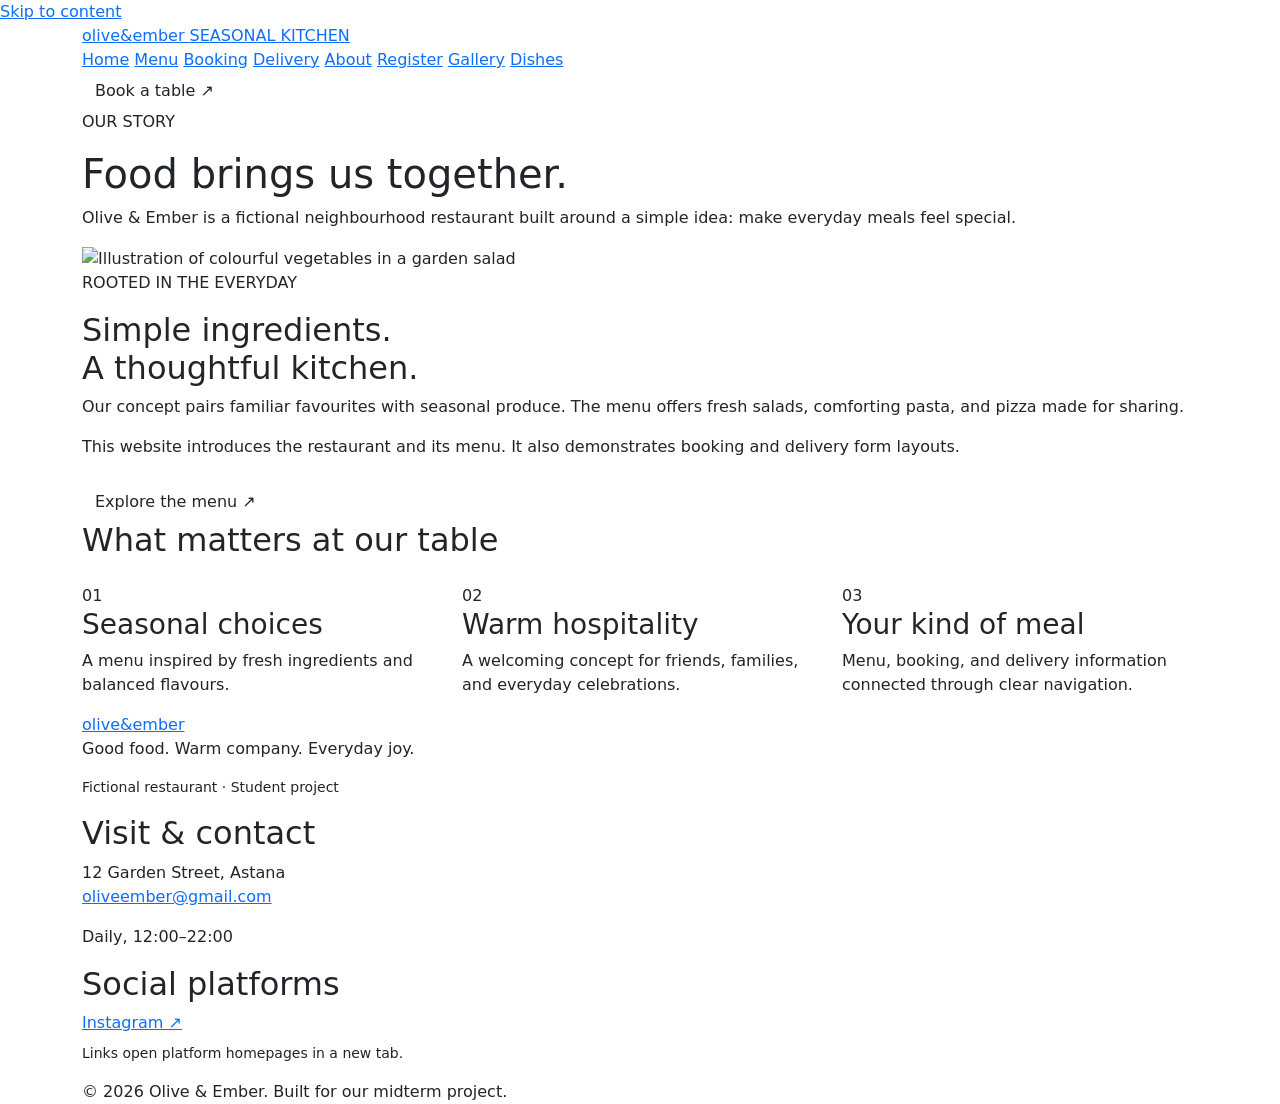
==== about.html @ 15225d43 "navigation - updated on each page, js file created, index img path fixed, dishes, gallery, register " ====
<!DOCTYPE html>
<html lang="en">
<head>
    <meta charset="UTF-8">
    <meta name="viewport" content="width=device-width, initial-scale=1.0">
    <link href="https://cdn.jsdelivr.net/npm/bootstrap@5.3.3/dist/css/bootstrap.min.css" rel="stylesheet">

    <title>About | Olive &amp; Ember</title>

    <link rel="preconnect" href="https://fonts.googleapis.com">
    <link rel="preconnect" href="https://fonts.gstatic.com" crossorigin>
    <link href="https://fonts.googleapis.com/css2?family=DM+Sans:wght@400;500;600;700&family=Playfair+Display:wght@500;600;700&display=swap" rel="stylesheet">
    <link rel="stylesheet" href="css/style.css">
</head>

<body>
    <a class="skip-link" href="#main-content">Skip to content</a>

    <header class="site-header">
        <div class="container header-inner">
            <a class="brand" href="index.html">
                olive<span>&amp;</span>ember
                <span class="brand-caption">SEASONAL KITCHEN</span>
            </a>

            <nav class="site-nav">
                <a href="index.html">Home</a>
                <a href="menu.html">Menu</a>
                <a href="booking.html">Booking</a>
                <a href="delivery.html">Delivery</a>
                <a href="about.html">About</a>
                <a href="register.html">Register</a>
                <a href="gallery.html">Gallery</a>
                <a href="dishes.html">Dishes</a>
            </nav>

            <a class="btn btn-brand header-book" href="booking.html">
                Book a table ↗
            </a>
        </div>
    </header>

    <main id="main-content">
        <section class="page-intro container">
            <p class="eyebrow">OUR STORY</p>
            <h1>Food brings us together.</h1>

            <p class="intro-copy">
                Olive &amp; Ember is a fictional neighbourhood restaurant
                built around a simple idea: make everyday meals feel special.
            </p>
        </section>

        <section class="container section-space pt-0">
            <div class="story-grid">
                <img
                    src="images/fresh-garden-salad-stockcake.jpg"
                    alt="Illustration of colourful vegetables in a garden salad"
                    width="480"
                    height="400"
                    loading="lazy"
                >

                <div>
                    <p class="eyebrow">ROOTED IN THE EVERYDAY</p>

                    <h2 id="story-title">
                        Simple ingredients.<br>
                        A thoughtful kitchen.
                    </h2>

                    <p>
                        Our concept pairs familiar favourites with seasonal
                        produce. The menu offers fresh salads, comforting
                        pasta, and pizza made for sharing.
                    </p>

                    <p>
                        This website introduces the restaurant and its menu.
                        It also demonstrates booking and delivery form layouts.
                    </p>

                    <a class="btn btn-brand mt-2" href="menu.html">
                        Explore the menu ↗
                    </a>
                </div>
            </div>
        </section>

        <section
            class="container section-space pt-0"
            aria-labelledby="values-title">

            <h2 id="values-title" class="mb-4">
                What matters at our table
            </h2>

            <div class="row g-4">
                <div class="col-12 col-md-4">
                    <article class="value-card">
                        <span class="step-number">01</span>
                        <h3>Seasonal choices</h3>
                        <p>
                            A menu inspired by fresh ingredients
                            and balanced flavours.
                        </p>
                    </article>
                </div>

                <div class="col-12 col-md-4">
                    <article class="value-card">
                        <span class="step-number">02</span>
                        <h3>Warm hospitality</h3>
                        <p>
                            A welcoming concept for friends, families,
                            and everyday celebrations.
                        </p>
                    </article>
                </div>

                <div class="col-12 col-md-4">
                    <article class="value-card">
                        <span class="step-number">03</span>
                        <h3>Your kind of meal</h3>
                        <p>
                            Menu, booking, and delivery information
                            connected through clear navigation.
                        </p>
                    </article>
                </div>
            </div>
        </section>
    </main>

    <footer class="site-footer">
        <div class="container footer-grid">
            <div>
                <a class="brand footer-brand" href="index.html">
                    olive<span>&amp;</span>ember
                </a>
                <p>Good food. Warm company. Everyday joy.</p>
                <p class="small">Fictional restaurant · Student project</p>
            </div>

            <div>
                <h2 class="footer-heading">Visit &amp; contact</h2>
                <address>
                    12 Garden Street, Astana<br>
                    <a href="mailto:oliveember@gmail.com">oliveember@gmail.com</a>
                </address>
                <p>Daily, 12:00–22:00</p>
            </div>

            <div>
                <h2 class="footer-heading">Social platforms</h2>

                <a
                    href="https://www.instagram.com/" target="_blank">
                    Instagram ↗
                </a>
                <br>
                <p class="small mt-2">
                    Links open platform homepages in a new tab.
                </p>
            </div>
        </div>

        <div class="container footer-bottom">
            © 2026 Olive &amp; Ember. Built for our midterm project.
        </div>
    </footer>
</body>
</html>
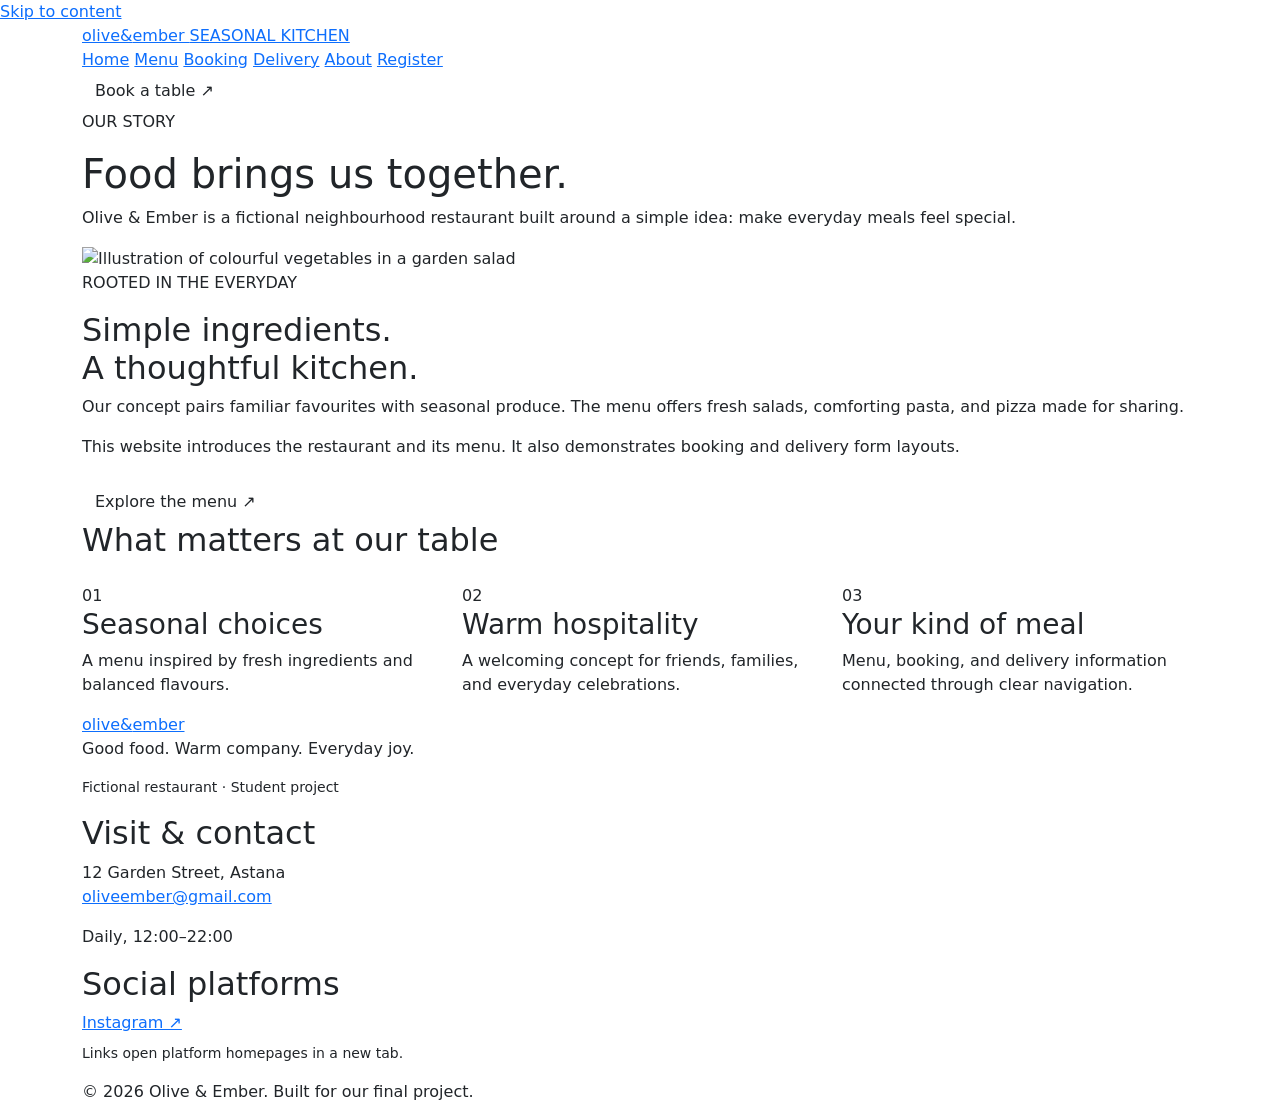
==== commit f318a49a: "Unused pages deleted,register page filled, navigation bar updated, js links added to each page" ====
--- a/about.html
+++ b/about.html
@@ -30,8 +30,6 @@
                 <a href="delivery.html">Delivery</a>
                 <a href="about.html">About</a>
                 <a href="register.html">Register</a>
-                <a href="gallery.html">Gallery</a>
-                <a href="dishes.html">Dishes</a>
             </nav>
 
             <a class="btn btn-brand header-book" href="booking.html">
@@ -166,7 +164,7 @@
         </div>
 
         <div class="container footer-bottom">
-            © 2026 Olive &amp; Ember. Built for our midterm project.
+            © 2026 Olive &amp; Ember. Built for our final project.
         </div>
     </footer>
 </body>
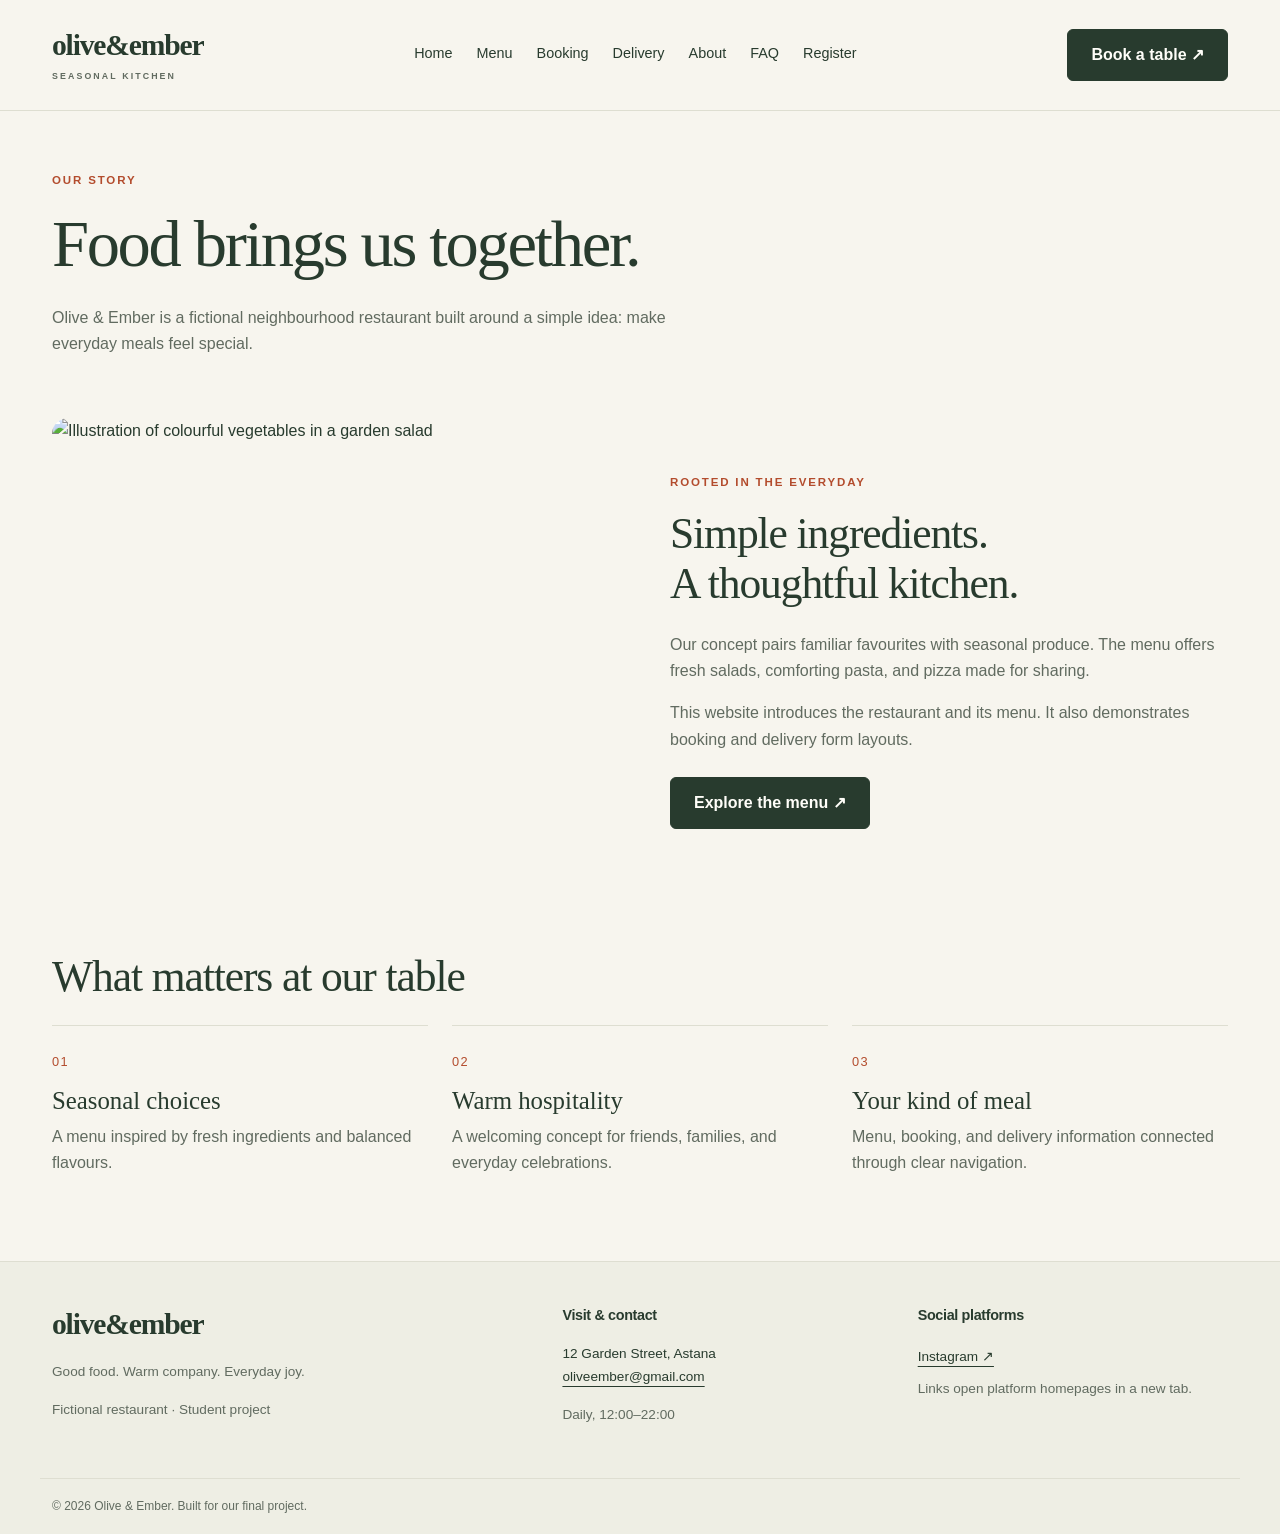
==== commit 014075ca: "faq tab" ====
--- a/about.html
+++ b/about.html
@@ -23,12 +23,13 @@
                 <span class="brand-caption">SEASONAL KITCHEN</span>
             </a>
 
-            <nav class="site-nav">
+            <nav class="site-nav" aria-label="Main navigation">
                 <a href="index.html">Home</a>
                 <a href="menu.html">Menu</a>
                 <a href="booking.html">Booking</a>
                 <a href="delivery.html">Delivery</a>
                 <a href="about.html">About</a>
+                <a href="faq.html">FAQ</a>
                 <a href="register.html">Register</a>
             </nav>
 
@@ -167,5 +168,9 @@
             © 2026 Olive &amp; Ember. Built for our final project.
         </div>
     </footer>
+
+    <script src="https://code.jquery.com/jquery-3.7.1.min.js"></script>
+    <script src="https://cdn.jsdelivr.net/npm/bootstrap@5.3.3/dist/js/bootstrap.bundle.min.js"></script>
+    <script src="js/script.js"></script>
 </body>
 </html>
--- a/css/style.css
+++ b/css/style.css
@@ -0,0 +1,1022 @@
+:root {
+    --color-cream: #f7f5ee;
+    --color-ink: #283b2e;
+    --color-muted: #616b60;
+    --color-accent: #b34c2d;
+    --color-line: #deded1;
+    --color-white: #fffef9;
+
+    --font-body: "DM Sans", sans-serif;
+    --font-heading: "Playfair Display", Georgia, serif;
+
+    --radius: 16px;
+}
+* {
+    box-sizing: border-box;
+}
+
+body {
+    margin: 0;
+    background: var(--color-cream);
+    color: var(--color-ink);
+    font-family: var(--font-body);
+    font-size: 16px;
+    line-height: 1.65;
+}
+
+h1, h2, h3 {
+    font-family: var(--font-heading); line-height: 1.15;
+}
+
+h1 {
+    font-size: clamp(2.6rem, 5.2vw, 4.9rem); letter-spacing: -0.035em;
+}
+
+h2 {
+    font-size: clamp(2rem, 3.4vw, 3rem); letter-spacing: -0.025em;
+}
+
+h3 {
+    font-size: 1.55rem;
+}
+
+p { color: var(--color-muted);}
+
+a {
+    color: inherit;
+    text-underline-offset: 5px;
+}
+
+a:hover {
+    color: var(--color-accent);
+}
+
+a:focus,
+button:focus {
+    outline: 3px solid var(--color-accent);
+    outline-offset: 5px;
+}
+
+img {
+    display: block;
+    max-width: 100%;
+    height: auto;
+}
+
+.container {
+    max-width: 1200px;
+}
+
+.eyebrow {
+    color: var(--color-accent);
+    font-size: 0.72rem;
+    font-weight: 700;
+    letter-spacing: 0.16em;
+    margin-bottom: 16px;
+}
+
+.text-link {
+    font-weight: 600;
+}
+
+.btn {
+    border-radius: 6px;
+    font-weight: 600;
+    padding: 13px 23px;
+}
+
+.btn-brand {
+    background: var(--color-ink);
+    color: var(--color-white);
+    border: 1px solid var(--color-ink);
+}
+
+.btn-brand:hover,
+.btn-brand:focus {
+    background: var(--color-accent);
+    border-color: var(--color-accent);
+    color: white;
+}
+
+.skip-link {
+    position: absolute;
+    top: -100px;
+    left: 20px;
+    background: var(--color-white);
+    padding: 10px;
+    z-index: 100;
+}
+
+.skip-link:focus {
+    top: 12px;
+}
+
+.site-header {
+    border-bottom: 1px solid var(--color-line);
+}
+
+.header-inner {
+    display: flex;
+    align-items: center;
+    justify-content: space-between;
+    gap: 25px;
+    min-height: 110px;
+}
+
+.brand {
+    font-family: var(--font-heading);
+    font-size: 1.85rem;
+    font-weight: 600;
+    text-decoration: none;
+    letter-spacing: -0.04em;
+    line-height: 1.15;
+}
+
+.brand-caption {
+    display: block;
+    color: var(--color-muted);
+    font-family: var(--font-body);
+    font-size: 0.55rem;
+    letter-spacing: 0.24em;
+    margin-top: 9px;
+}
+
+.site-nav {
+    display: flex;
+    align-items: center;
+    gap: 24px;
+}
+
+.site-nav a {
+    font-size: 0.9rem;
+    text-decoration: none;
+    padding: 8px 0;
+    border-bottom: 2px solid transparent;
+}
+
+.site-nav a[aria-current="page"] {
+    border-bottom-color: var(--color-accent);
+    color: var(--color-accent);
+}
+
+.section-space {
+    padding-top: 68px;
+    padding-bottom: 68px;
+}
+
+.section-heading {
+    display: flex;
+    justify-content: space-between;
+    align-items: flex-end;
+    gap: 20px;
+    margin-bottom: 30px;
+}
+
+.section-heading h2 {
+    margin: 0;
+}
+
+/*Booking CSS*/
+.page-intro {
+    padding-top: 60px;
+    padding-bottom: 45px;
+}
+
+.page-intro h1 {
+    max-width: 850px;
+}
+
+.intro-copy {
+    max-width: 620px;
+    margin-top: 22px;
+}
+
+.site-footer {
+    background: #eeeee4;
+    border-top: 1px solid var(--color-line);
+    padding-top: 45px;
+}
+
+.footer-grid {
+    display: grid;
+    grid-template-columns: 1.5fr 1fr 1fr;
+    gap: 45px;
+    padding-bottom: 35px;
+}
+
+.footer-brand {
+    display: inline-block;
+    margin-bottom: 20px;
+}
+
+.site-footer p, .site-footer address, .site-footer a:not(.brand) {
+    font-size: 0.85rem;
+}
+
+.footer-heading {
+    font-family: var(--font-body);
+    font-size: 0.9rem;
+    font-weight: 700;
+    margin-bottom: 20px;
+}
+
+.footer-bottom {
+    border-top: 1px solid var(--color-line);
+    padding-top: 18px;
+    padding-bottom: 18px;
+    font-size: 0.75rem;
+    color: var(--color-muted);
+}
+/* common part for all pages */
+
+/* Home page styling */
+.hero {
+    display: grid;
+    grid-template-columns: 1.08fr 1fr;
+    align-items: center;
+    gap: 64px;
+    padding-top: 70px;
+    padding-bottom: 70px;
+}
+
+.hero-copy > p:not(.eyebrow) {
+    max-width: 430px;
+    margin-top: 24px;
+}
+
+.hero h1 em {
+    color: var(--color-accent);
+    font-weight: 500;
+}
+
+.hero-actions {
+    display: flex;
+    align-items: center;
+    flex-wrap: wrap;
+    gap: 25px;
+    margin: 28px 0;
+}
+
+.hero-details {
+    display: flex;
+    flex-wrap: wrap;
+    gap: 20px;
+    list-style: none;
+    padding: 0;
+    margin: 34px 0 0;
+    font-size: 0.72rem;
+    color: var(--color-muted);
+}
+
+.hero-details li::before {
+    content: "•";
+    color: var(--color-accent);
+    margin-right: 7px;
+}
+
+.hero-art {
+    position: relative;
+    padding-bottom: 12px;
+}
+
+.hero-art img {
+    border-radius: 160px 160px 16px 16px;
+    width: 100%;
+}
+
+.hero-note {
+    position: absolute;
+    right: -8px;
+    bottom: -6px;
+    background: var(--color-white);
+    border: 1px solid var(--color-line);
+    border-radius: 10px;
+    padding: 17px 24px;
+    transform: rotate(-6deg);
+    font-family: var(--font-heading);
+    font-size: 1.2rem;
+    box-shadow: 0 8px 24px #283b2e12;
+}
+
+.occasion-strip {
+    background: var(--color-ink);
+    color: var(--color-cream);
+    padding: 20px 0;
+    font-size: 0.9rem;
+    letter-spacing: 0.04em;
+}
+
+.service-panel {
+    background: #e9eadd;
+    border-radius: var(--radius);
+    padding: 35px;
+    height: 100%;
+}
+
+.service-panel h3 {
+    font-size: 2rem;
+}
+
+.service-panel-dark {
+    background: var(--color-ink);
+    color: var(--color-cream);
+}
+
+.service-panel-dark p {
+    color: #e0e3d7;
+}
+
+.step-number {
+    display: block;
+    font-size: 0.8rem;
+    letter-spacing: 0.1em;
+    margin-bottom: 24px;
+    color: var(--color-accent);
+}
+
+.service-panel-dark .step-number {
+    color: #f0b698;
+}
+
+/* dish cards */
+.dish-grid {
+    display: grid;
+    grid-template-columns: repeat(3, minmax(0, 1fr));
+    gap: 24px;
+}
+
+.dish-card {
+    background: var(--color-white);
+    border: 1px solid var(--color-line);
+    border-radius: var(--radius);
+    overflow: hidden;
+}
+
+.dish-card img {
+    width: 100%;
+    aspect-ratio: 6 / 5;
+    object-fit: cover;
+}
+
+.dish-content {
+    padding: 24px;
+}
+
+.dish-content .eyebrow {
+    margin-bottom: 10px;
+    font-size: 0.65rem;
+}
+
+.dish-content p:not(.eyebrow) {
+    font-size: 0.9rem;
+    min-height: 48px;
+}
+
+.dish-bottom {
+    display: flex;
+    flex-wrap: wrap;
+    justify-content: space-between;
+    align-items: center;
+    gap: 10px;
+    font-size: 0.8rem;
+    border-top: 1px solid var(--color-line);
+    padding-top: 17px;
+    margin-top: 20px;
+}
+
+.price {
+    font-weight: 700;
+}
+
+
+
+/* delivery */
+.page-intro { padding-top: 60px; padding-bottom: 30px; }
+.page-intro h1 { max-width: 850px; }
+.intro-copy { max-width: 620px; margin-top: 22px; }
+.page-intro {
+    padding-top: 60px;
+    padding-bottom: 30px; 
+}
+.page-intro h1 { 
+    max-width: 850px; 
+}
+.intro-copy { 
+    max-width: 620px;
+    margin-top: 22px;
+}
+
+.form-panel { 
+    background: var(--color-white);
+    border: 1px solid var(--color-line);
+    border-radius: var(--radius); 
+    padding: 32px; 
+}
+.form-panel h2 { 
+    font-size: 2rem; 
+}
+.demo-notice { 
+    font-size: .85rem;
+    background: #efeee3; 
+    padding: 14px; border-radius: 6px;
+}
+.form-label {
+    font-size: .85rem;
+    font-weight: 600;
+}
+.form-control, .form-select { 
+    background-color: #fdfcf7;
+    border-color: #c6cbbb; 
+    padding: 12px; color: var(--color-ink); 
+}
+.form-control:focus, .form-select:focus {
+    border-color: var(--color-accent);
+    box-shadow: 0 0 0 3px #b34c2d25;
+}
+
+.info-panel { 
+    background: #e9eadd; 
+    padding: 35px; border-radius: var(--radius);
+}
+.info-panel h2 { 
+    font-size: 2.4rem; 
+}
+.detail-list { 
+    padding: 0; 
+    list-style: none;
+    margin: 25px 0;
+}
+.detail-list li {
+    padding: 12px 0;
+    border-bottom: 1px solid #cdd2bd;
+    font-size: .9rem; 
+}
+
+    /*Dlivery CSS*/
+
+.page-intro {
+    padding-top: 60px;
+    padding-bottom: 45px;
+}
+.page-intro h1 { 
+    max-width: 850px;
+}
+.intro-copy {
+    max-width: 620px;
+    margin-top: 22px; 
+}
+
+.form-panel { 
+    background: var(--color-white);
+    border: 1px solid var(--color-line);
+    border-radius: var(--radius); padding: 32px; 
+}
+.form-panel h2 { 
+    font-size: 2rem;
+}
+.demo-notice { 
+    font-size: .85rem; 
+    background: #efeee3;
+    padding: 14px; border-radius: 6px;
+}
+.form-label { 
+    font-size: .85rem;
+    font-weight: 600; 
+}
+.form-control, .form-select {
+    background-color: #fdfcf7; 
+    border-color: #c6cbbb; padding: 12px;
+    color: var(--color-ink); 
+}
+.form-control:focus, .form-select:focus {
+    border-color: var(--color-accent); 
+    box-shadow: 0 0 0 3px #b34c2d25; 
+}
+
+.delivery-steps { 
+    padding-left: 22px;
+}
+.delivery-steps li {
+    padding: 8px 0 8px 6px; 
+}
+.order-line { 
+    display: flex; 
+    align-items: center; 
+    justify-content: space-between;
+    gap: 20px; 
+    padding: 16px 0;
+    border-bottom: 1px solid var(--color-line);
+}
+.order-line label {
+    font-weight: 600; 
+    font-size: .9rem;
+}
+.order-line label span { 
+    display: block; font-size: .8rem;
+    font-weight: 400; 
+}
+.quantity-input { 
+    width: 85px;
+    flex-shrink: 0; 
+}
+.order-summary {
+    display: flex; 
+    justify-content: space-between;
+    gap: 20px; padding-top: 20px;
+    font-size: .9rem;
+}
+
+.info-panel { 
+    background: #e9eadd; 
+    padding: 35px; 
+    border-radius: var(--radius);
+}
+.info-panel h2 { 
+    font-size: 2.4rem;
+}
+.detail-list {
+    padding: 0; 
+    list-style: none;
+    margin: 25px 0;
+}
+.detail-list li { 
+    padding: 12px 0; 
+    border-bottom: 1px solid #cdd2bd;
+    font-size: .9rem; 
+}
+
+
+/* Menu CSS */
+
+.menu-table{
+--bs-table-bg: transparent;
+--bs-table-color: var(--color-ink);
+--bs-table-border-color: var(--color-line);
+
+min-width: 620px;
+}
+.menu-table th,
+.menu-table td {
+padding: 18px;
+}
+.menu-table thead{
+font-size: 0.8rem;
+}
+
+.menu-table caption{
+color: var(--color-muted);
+font-size: 0.85rem;
+}
+.dish-grid{
+    display: grid; 
+    grid-template-columns: repeat(3, minmax(0, 1fr)); 
+    gap: 24px;
+}
+.dish-card{
+    background: var(--color-white);
+    border: 1px solid var(--color-line);
+    border-radius: var(--radius);
+    overflow: hidden;
+    display: block;
+    text-decoration: none;
+    color: inherit;
+    transition: transform 0.3s ease, box-shadow 0.3s ease;
+}
+.dish-card:hover{
+    transform: translateY(-8px); 
+    box-shadow: 0 12px 24px rgba(40, 59, 46, 0.12); 
+}
+.dish-card:hover .order-link{
+    color: var(--color-accent);
+    text-decoration: underline;
+}
+.dish-card img{
+    width: 100%;
+    aspect-ratio: 6 / 5;
+    object-fit: cover;
+}
+.dish-content {padding: 24px;}
+.dish-content .eyebrow{margin-bottom: 10px; font-size: .65rem;}
+.dish-content p:not(.eyebrow){
+    font-size: .9rem;
+    min-height: 48px;
+}
+.dish-bottom {
+    display: flex;
+    flex-wrap: wrap;
+    justify-content: space-between;
+    gap: 10px; 
+    align-items: center; 
+    font-size: .8rem; 
+    border-top: 1px solid var(--color-line); 
+    padding-top: 17px; 
+    margin-top: 20px;
+}
+.price{font-weight: 700;}
+
+.story-grid{
+    display: grid;
+    grid-template-columns: 1fr 1fr;
+    align-items: center; gap: 60px;
+}
+.story-grid img{
+    width: 100%;
+    border-radius:
+    var(--radius);
+}
+.story-grid h2{margin-bottom: 24px;}
+
+.value-card {
+    border-top: 1px solid var(--color-line);
+    padding-top: 25px;
+}
+.value-card .step-number{
+    margin-bottom: 15px;
+}
+
+@media (max-width: 991px) {
+    .header-inner {
+        flex-wrap: wrap;
+        justify-content: center;
+        gap: 15px 35px;
+        padding-top: 20px;
+        padding-bottom: 20px;
+    }
+
+    .site-nav {
+        order: 3;
+        justify-content: center;
+        width: 100%;
+    }
+
+    .section-space {
+        padding-top: 45px;
+        padding-bottom: 45px;
+    }
+
+    .footer-grid {
+        gap: 25px;
+        grid-template-columns: 1.2fr 1fr 1fr;
+    }
+}
+
+@media (max-width: 575px) {
+    .container {
+        padding-left: 20px;
+        padding-right: 20px;
+    }
+
+    .header-inner {
+        flex-direction: column;
+    }
+
+    .site-nav {
+        order: initial;
+        flex-wrap: wrap;
+        gap: 9px 17px;
+    }
+
+    .site-nav a {
+        font-size: 0.85rem;
+    }
+
+    .header-book {
+        padding: 9px 18px;
+    }
+
+    .footer-grid {
+        grid-template-columns: 1fr;
+        gap: 30px;
+    }
+
+    .section-heading {
+        flex-direction: column;
+        align-items: flex-start;
+    }
+
+    .page-intro {
+        padding-top: 40px;
+        padding-bottom: 30px;
+    }
+
+    .page-intro h1 {
+        font-size: 2.6rem;
+    }
+}
+
+@media (max-width: 575px) {
+    .page-intro { 
+        padding-top: 40px;
+        padding-bottom: 30px;
+    }
+    .page-intro h1 { 
+        font-size: 2.6rem;
+    }
+    .form-panel, .info-panel { 
+        padding: 22px;
+    }
+    .info-panel h2 {
+        font-size: 2rem;
+    }
+}
+
+@media (max-width: 575px) {
+    .page-intro {
+        padding-top: 40px;
+        padding-bottom: 30px;
+    }
+    .page-intro h1 { 
+        font-size: 2.6rem; 
+    }
+    .form-panel, .info-panel { 
+        padding: 22px; 
+    }
+    .info-panel h2 { 
+        font-size: 2rem;
+    }
+    .order-summary {
+        gap: 10px;
+    }
+}
+
+@media (max-width: 991px) {
+    .hero {
+        gap: 30px;
+        padding-top: 45px;
+        padding-bottom: 45px;
+    }
+
+    .hero h1 {
+        font-size: 3.4rem;
+    }
+
+    .hero-details {
+        gap: 10px;
+    }
+}
+
+@media (max-width: 575px) {
+    .hero {
+        grid-template-columns: 1fr;
+        gap: 35px;
+    }
+
+    .hero h1 {
+        font-size: 3rem;
+    }
+
+    .hero-art {
+        margin: 0 8px 10px 0;
+    }
+
+    .hero-note {
+        right: 0;
+        padding: 13px 20px;
+    }
+
+    .service-panel {
+        padding: 22px;
+    }
+}
+
+@media (max-width: 991px) {
+    .dish-grid {
+        grid-template-columns: repeat(2, minmax(0, 1fr));
+    }
+}
+
+@media (max-width: 575px) {
+    .dish-grid {
+        grid-template-columns: 1fr;
+    }
+
+    .dish-content p:not(.eyebrow) {
+        min-height: 0;
+    }
+}
+
+@media (max-width: 575px) {
+    .form-panel,
+    .info-panel {
+        padding: 22px;
+    }
+
+    .info-panel h2 {
+        font-size: 2rem;
+    }
+
+    .order-summary {
+        gap: 10px;
+    }
+}
+
+@media (max-width: 991px) {
+    .story-grid {
+        gap: 30px;
+    }
+}
+
+@media (max-width: 575px) {
+    .story-grid {
+        grid-template-columns: 1fr;
+    }
+}
+
+/* Endterm Additions: Filters & Lightbox */
+
+.filter-btn{
+    background: var(--color-white);
+    color: var(--color-ink);
+    border: 1px solid var(--color-line);
+    border-radius: 20px;
+    padding: 8px 18px;
+    font-size: 0.85rem;
+    font-weight: 600;
+    cursor: pointer;
+    transition: all 0.25s ease;
+}
+
+.filter-btn:hover{
+    border-color: var(--color-ink);
+}
+
+.filter-btn.active{
+    background: var(--color-ink);
+    color: var(--color-white);
+    border-color: var(--color-ink);
+}
+
+.gallery-item{
+    display: block;
+    overflow: hidden;
+    border-radius: var(--radius);
+    border: 1px solid var(--color-line);
+    aspect-ratio: 4 / 3;
+    background: #eae9df;
+}
+
+.gallery-item img{
+    width: 100%;
+    height: 100%;
+    object-fit: cover;
+    transition: transform 0.35s ease;
+}
+
+.gallery-item:hover img{
+    transform: scale(1.06);
+}
+
+#lightbox{
+    display: none;
+    position: fixed;
+    inset: 0;
+    background: rgba(20, 28, 22, 0.92);
+    z-index: 2000;
+    backdrop-filter: blur(5px);
+}
+
+.lb-stage{
+    display: flex;
+    align-items: center;
+    justify-content: center;
+    width: 100%;
+    height: 100%;
+    padding: 30px;
+}
+
+.lb-stage figure{
+    margin: 0;
+    text-align: center;
+    max-width: 90vw;
+    max-height: 85vh;
+}
+
+.lb-img{
+    max-width: 100%;
+    max-height: 75vh;
+    border-radius: 8px;
+    box-shadow: 0 16px 40px rgba(0, 0, 0, 0.6);
+}
+
+.lb-caption{
+    color: var(--color-cream);
+    margin-top: 14px;
+    font-size: 0.95rem;
+    font-family: var(--font-heading);
+    letter-spacing: 0.04em;
+}
+
+.lb-btn{
+    position: absolute;
+    background: transparent;
+    border: none;
+    color: var(--color-cream);
+    font-size: 2.4rem;
+    cursor: pointer;
+    padding: 12px 18px;
+    z-index: 2010;
+    transition: transform 0.2s ease, color 0.2s ease;
+    line-height: 1;
+}
+
+.lb-btn:hover{
+    color: var(--color-accent);
+    transform: scale(1.15);
+}
+
+.lb-close{
+    top: 18px;
+    right: 24px;
+    font-size: 2.8rem;
+}
+
+.lb-prev{
+    left: 20px;
+    top: 50%;
+    transform: translateY(-50%);
+}
+
+.lb-next{
+    right: 20px;
+    top: 50%;
+    transform: translateY(-50%);
+}
+
+@media (max-width: 575px){
+    .lb-btn {
+        font-size: 1.8rem;
+        padding: 8px;
+    }
+    .lb-prev {left: 8px;}
+    .lb-next {right: 8px;}
+}
+.faq-list {
+    display: flex;
+    flex-direction: column;
+    gap: 16px;
+}
+
+.faq-item {
+    background: var(--color-white);
+    border: 1px solid var(--color-line);
+    border-radius: var(--radius);
+    overflow: hidden;
+    transition: border-color 0.25s ease;
+}
+
+.faq-item.open {
+    border-color: var(--color-accent);
+}
+
+.faq-question {
+    width: 100%;
+    background: transparent;
+    border: none;
+    padding: 22px 26px;
+    display: flex;
+    justify-content: space-between;
+    align-items: center;
+    gap: 20px;
+    text-align: left;
+    font-family: var(--font-heading);
+    font-size: 1.25rem;
+    font-weight: 600;
+    color: var(--color-ink);
+    cursor: pointer;
+    transition: color 0.2s ease;
+}
+
+.faq-question:hover {
+    color: var(--color-accent);
+}
+
+.faq-icon {
+    font-family: var(--font-body);
+    font-size: 1.5rem;
+    font-weight: 400;
+    color: var(--color-accent);
+    line-height: 1;
+    flex-shrink: 0;
+}
+
+.faq-answer {
+    display: none;
+    padding: 0 26px 22px;
+    border-top: 1px solid var(--color-line);
+}
+
+.faq-answer p {
+    margin: 16px 0 0;
+    font-size: 0.95rem;
+}
+
+@media (max-width: 575px) {
+    .faq-question {
+        padding: 18px 20px;
+        font-size: 1.1rem;
+    }
+
+    .faq-answer {
+        padding: 0 20px 18px;
+    }
+}
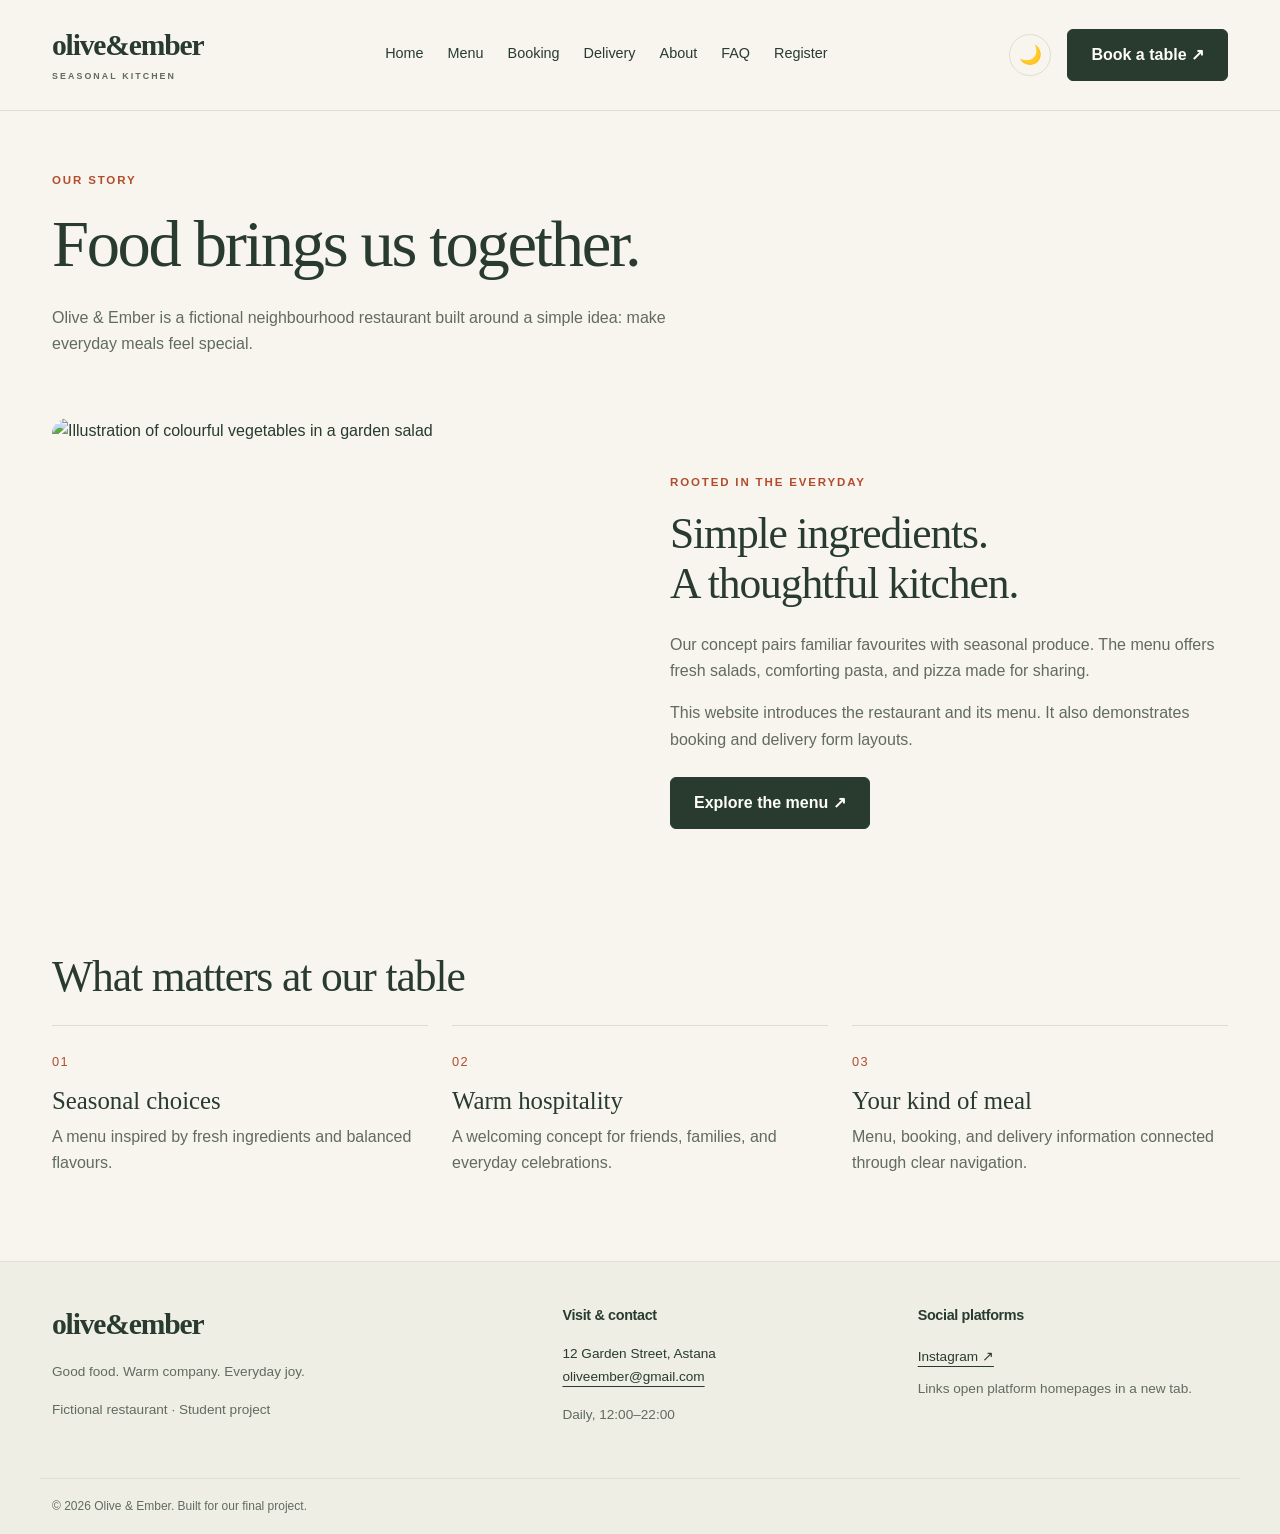
==== commit b521ad9b: "Add theme toggle button and dark theme support across multiple pages" ====
--- a/about.html
+++ b/about.html
@@ -33,9 +33,15 @@
                 <a href="register.html">Register</a>
             </nav>
 
-            <a class="btn btn-brand header-book" href="booking.html">
-                Book a table ↗
-            </a>
+            <div class="d-flex align-items-center gap-3">
+                <button type="button" id="theme-toggle" class="theme-toggle-btn" aria-label="Toggle theme">
+                    <span class="theme-icon">🌙</span>
+                </button>
+
+                <a class="btn btn-brand header-book" href="booking.html">
+                    Book a table ↗
+                </a>
+            </div>
         </div>
     </header>
 
--- a/css/style.css
+++ b/css/style.css
@@ -1010,7 +1010,7 @@
     font-size: 0.95rem;
 }
 
-@media (max-width: 575px) {
+@media (max-width: 575px){
     .faq-question {
         padding: 18px 20px;
         font-size: 1.1rem;
@@ -1019,4 +1019,129 @@
     .faq-answer {
         padding: 0 20px 18px;
     }
+}
+
+/*Dark Theme (Olive & Ember Palette)*/
+
+body.dark-theme {
+    --color-cream: #121814;
+    --color-ink: #edf2ed;
+    --color-muted: #9aa89c;
+    --color-accent: #e26e4f;
+    --color-line: #253329;
+    --color-white: #1a221c;
+
+    background-color: var(--color-cream);
+    color: var(--color-ink);
+}
+
+body.dark-theme .site-header {
+    border-bottom-color: var(--color-line);
+    background-color: #121814;
+}
+
+body.dark-theme .site-footer {
+    background-color: #0d120f;
+    border-top-color: var(--color-line);
+}
+
+body.dark-theme .dish-card,
+body.dark-theme .form-panel,
+body.dark-theme .modal-content,
+body.dark-theme #previewBox {
+    background-color: var(--color-white) !important;
+    border-color: var(--color-line) !important;
+    color: var(--color-ink) !important;
+}
+
+body.dark-theme .service-panel,
+body.dark-theme .info-panel,
+body.dark-theme .demo-notice {
+    background-color: #212c24 !important;
+    color: var(--color-ink) !important;
+}
+
+body.dark-theme .detail-list li,
+body.dark-theme .order-line,
+body.dark-theme .footer-bottom,
+body.dark-theme .dish-bottom {
+    border-color: var(--color-line) !important;
+}
+
+body.dark-theme .form-control,
+body.dark-theme .form-select {
+    background-color: #161e18 !important;
+    border-color: #2e3d32 !important;
+    color: #edf2ed !important;
+}
+
+body.dark-theme .form-control:focus,
+body.dark-theme .form-select:focus {
+    border-color: var(--color-accent) !important;
+}
+
+body.dark-theme .table {
+    --bs-table-bg: transparent !important;
+    --bs-table-color: var(--color-ink) !important;
+    --bs-table-border-color: var(--color-line) !important;
+}
+
+body.dark-theme .occasion-strip,
+body.dark-theme .service-panel-dark {
+    background-color: #1b241e;
+    color: var(--color-ink);
+}
+
+body.dark-theme .gallery-item {
+    background-color: #212c24;
+}
+
+body.dark-theme .lb-btn {
+    color: #edf2ed;
+}
+
+body.dark-theme .modal-header,
+body.dark-theme .modal-footer {
+    border-color: var(--color-line);
+}
+
+body.dark-theme .btn-close {
+    filter: invert(1) grayscale(100%) brightness(200%);
+}
+
+body.dark-theme .form-control::placeholder {
+    color: #7c8a7e;
+}
+
+body.dark-theme .btn-outline-secondary {
+    color: var(--color-ink);
+    border-color: var(--color-line);
+}
+
+body.dark-theme .btn-outline-secondary:hover {
+    background-color: #253329;
+    border-color: #364a3b;
+    color: var(--color-ink);
+}
+
+.theme-toggle-btn {
+    display: inline-flex;
+    align-items: center;
+    justify-content: center;
+    background: transparent;
+    border: 1px solid var(--color-line);
+    color: var(--color-ink);
+    border-radius: 50%;
+    width: 42px;
+    height: 42px;
+    font-size: 1.15rem;
+    cursor: pointer;
+    transition: all 0.25s ease;
+    padding: 0;
+}
+
+.theme-toggle-btn:hover {
+    border-color: var(--color-accent);
+    color: var(--color-accent);
+    transform: rotate(15deg) scale(1.08);
 }
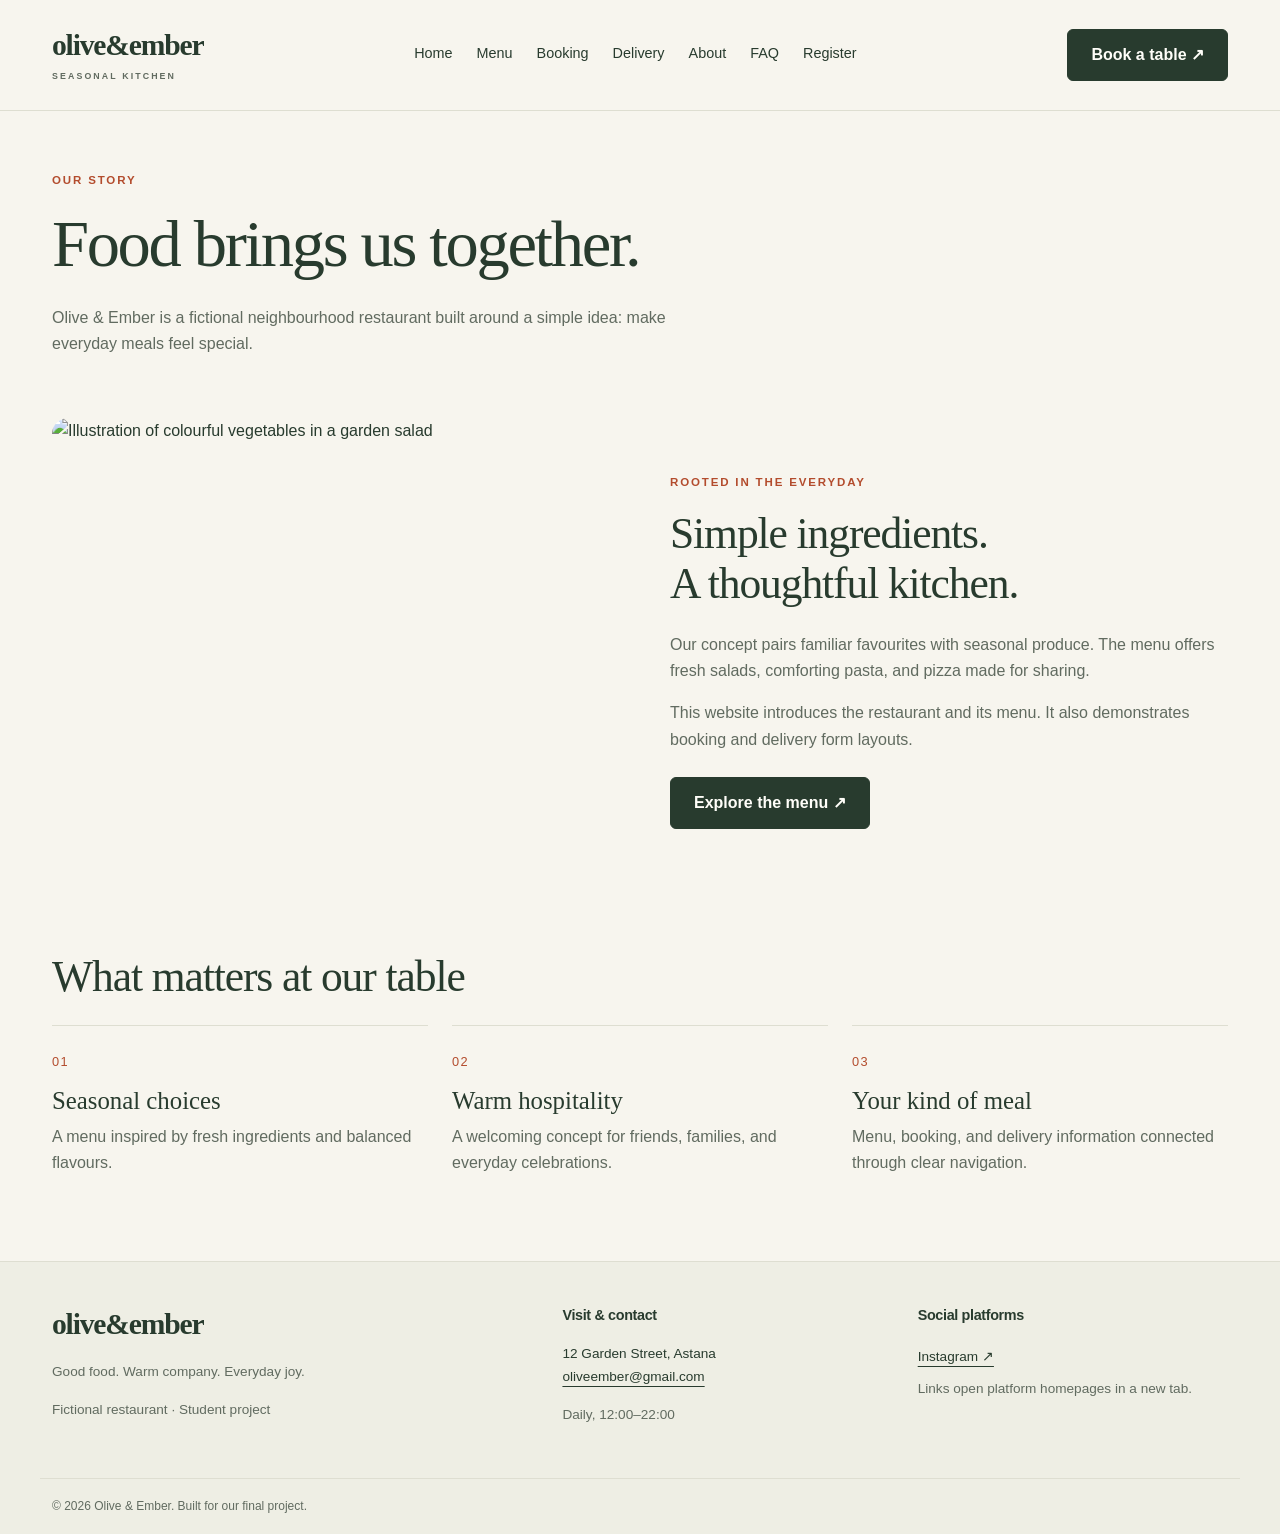
==== commit 392d7b05: "Register updated: Sign in + local storage, js for reg upd, css for reg upd, merge resolved" ====
--- a/about.html
+++ b/about.html
@@ -33,15 +33,9 @@
                 <a href="register.html">Register</a>
             </nav>
 
-            <div class="d-flex align-items-center gap-3">
-                <button type="button" id="theme-toggle" class="theme-toggle-btn" aria-label="Toggle theme">
-                    <span class="theme-icon">🌙</span>
-                </button>
-
-                <a class="btn btn-brand header-book" href="booking.html">
-                    Book a table ↗
-                </a>
-            </div>
+            <a class="btn btn-brand header-book" href="booking.html">
+                Book a table ↗
+            </a>
         </div>
     </header>
 
--- a/css/style.css
+++ b/css/style.css
@@ -950,6 +950,42 @@
     .lb-prev {left: 8px;}
     .lb-next {right: 8px;}
 }
+
+/*reg style */
+.auth-tabs .nav-link {
+    color: var(--color-muted);
+    font-weight: 600;
+}
+
+.auth-tabs .nav-link.active {
+    color: var(--color-accent);
+    background: var(--color-white);
+    border-color: var(--color-line) var(--color-line) var(--color-white);
+}
+
+.nav-signout {
+    font-family: inherit;
+    font-size: 0.9rem;
+    color: var(--color-ink);
+    background: transparent;
+    border: 1px solid var(--color-line);
+    border-radius: 999px;
+    padding: 4px 14px;
+    cursor: pointer;
+}
+
+.nav-signout:hover,
+.nav-signout:focus-visible {
+    border-color: var(--color-accent);
+    color: var(--color-accent);
+}
+
+@media (max-width: 575px) {
+    .nav-signout {
+        font-size: 0.85rem;
+    }
+}
+
 .faq-list {
     display: flex;
     flex-direction: column;
@@ -1010,7 +1046,7 @@
     font-size: 0.95rem;
 }
 
-@media (max-width: 575px){
+@media (max-width: 575px) {
     .faq-question {
         padding: 18px 20px;
         font-size: 1.1rem;
@@ -1019,129 +1055,4 @@
     .faq-answer {
         padding: 0 20px 18px;
     }
-}
-
-/*Dark Theme (Olive & Ember Palette)*/
-
-body.dark-theme {
-    --color-cream: #121814;
-    --color-ink: #edf2ed;
-    --color-muted: #9aa89c;
-    --color-accent: #e26e4f;
-    --color-line: #253329;
-    --color-white: #1a221c;
-
-    background-color: var(--color-cream);
-    color: var(--color-ink);
-}
-
-body.dark-theme .site-header {
-    border-bottom-color: var(--color-line);
-    background-color: #121814;
-}
-
-body.dark-theme .site-footer {
-    background-color: #0d120f;
-    border-top-color: var(--color-line);
-}
-
-body.dark-theme .dish-card,
-body.dark-theme .form-panel,
-body.dark-theme .modal-content,
-body.dark-theme #previewBox {
-    background-color: var(--color-white) !important;
-    border-color: var(--color-line) !important;
-    color: var(--color-ink) !important;
-}
-
-body.dark-theme .service-panel,
-body.dark-theme .info-panel,
-body.dark-theme .demo-notice {
-    background-color: #212c24 !important;
-    color: var(--color-ink) !important;
-}
-
-body.dark-theme .detail-list li,
-body.dark-theme .order-line,
-body.dark-theme .footer-bottom,
-body.dark-theme .dish-bottom {
-    border-color: var(--color-line) !important;
-}
-
-body.dark-theme .form-control,
-body.dark-theme .form-select {
-    background-color: #161e18 !important;
-    border-color: #2e3d32 !important;
-    color: #edf2ed !important;
-}
-
-body.dark-theme .form-control:focus,
-body.dark-theme .form-select:focus {
-    border-color: var(--color-accent) !important;
-}
-
-body.dark-theme .table {
-    --bs-table-bg: transparent !important;
-    --bs-table-color: var(--color-ink) !important;
-    --bs-table-border-color: var(--color-line) !important;
-}
-
-body.dark-theme .occasion-strip,
-body.dark-theme .service-panel-dark {
-    background-color: #1b241e;
-    color: var(--color-ink);
-}
-
-body.dark-theme .gallery-item {
-    background-color: #212c24;
-}
-
-body.dark-theme .lb-btn {
-    color: #edf2ed;
-}
-
-body.dark-theme .modal-header,
-body.dark-theme .modal-footer {
-    border-color: var(--color-line);
-}
-
-body.dark-theme .btn-close {
-    filter: invert(1) grayscale(100%) brightness(200%);
-}
-
-body.dark-theme .form-control::placeholder {
-    color: #7c8a7e;
-}
-
-body.dark-theme .btn-outline-secondary {
-    color: var(--color-ink);
-    border-color: var(--color-line);
-}
-
-body.dark-theme .btn-outline-secondary:hover {
-    background-color: #253329;
-    border-color: #364a3b;
-    color: var(--color-ink);
-}
-
-.theme-toggle-btn {
-    display: inline-flex;
-    align-items: center;
-    justify-content: center;
-    background: transparent;
-    border: 1px solid var(--color-line);
-    color: var(--color-ink);
-    border-radius: 50%;
-    width: 42px;
-    height: 42px;
-    font-size: 1.15rem;
-    cursor: pointer;
-    transition: all 0.25s ease;
-    padding: 0;
-}
-
-.theme-toggle-btn:hover {
-    border-color: var(--color-accent);
-    color: var(--color-accent);
-    transform: rotate(15deg) scale(1.08);
 }
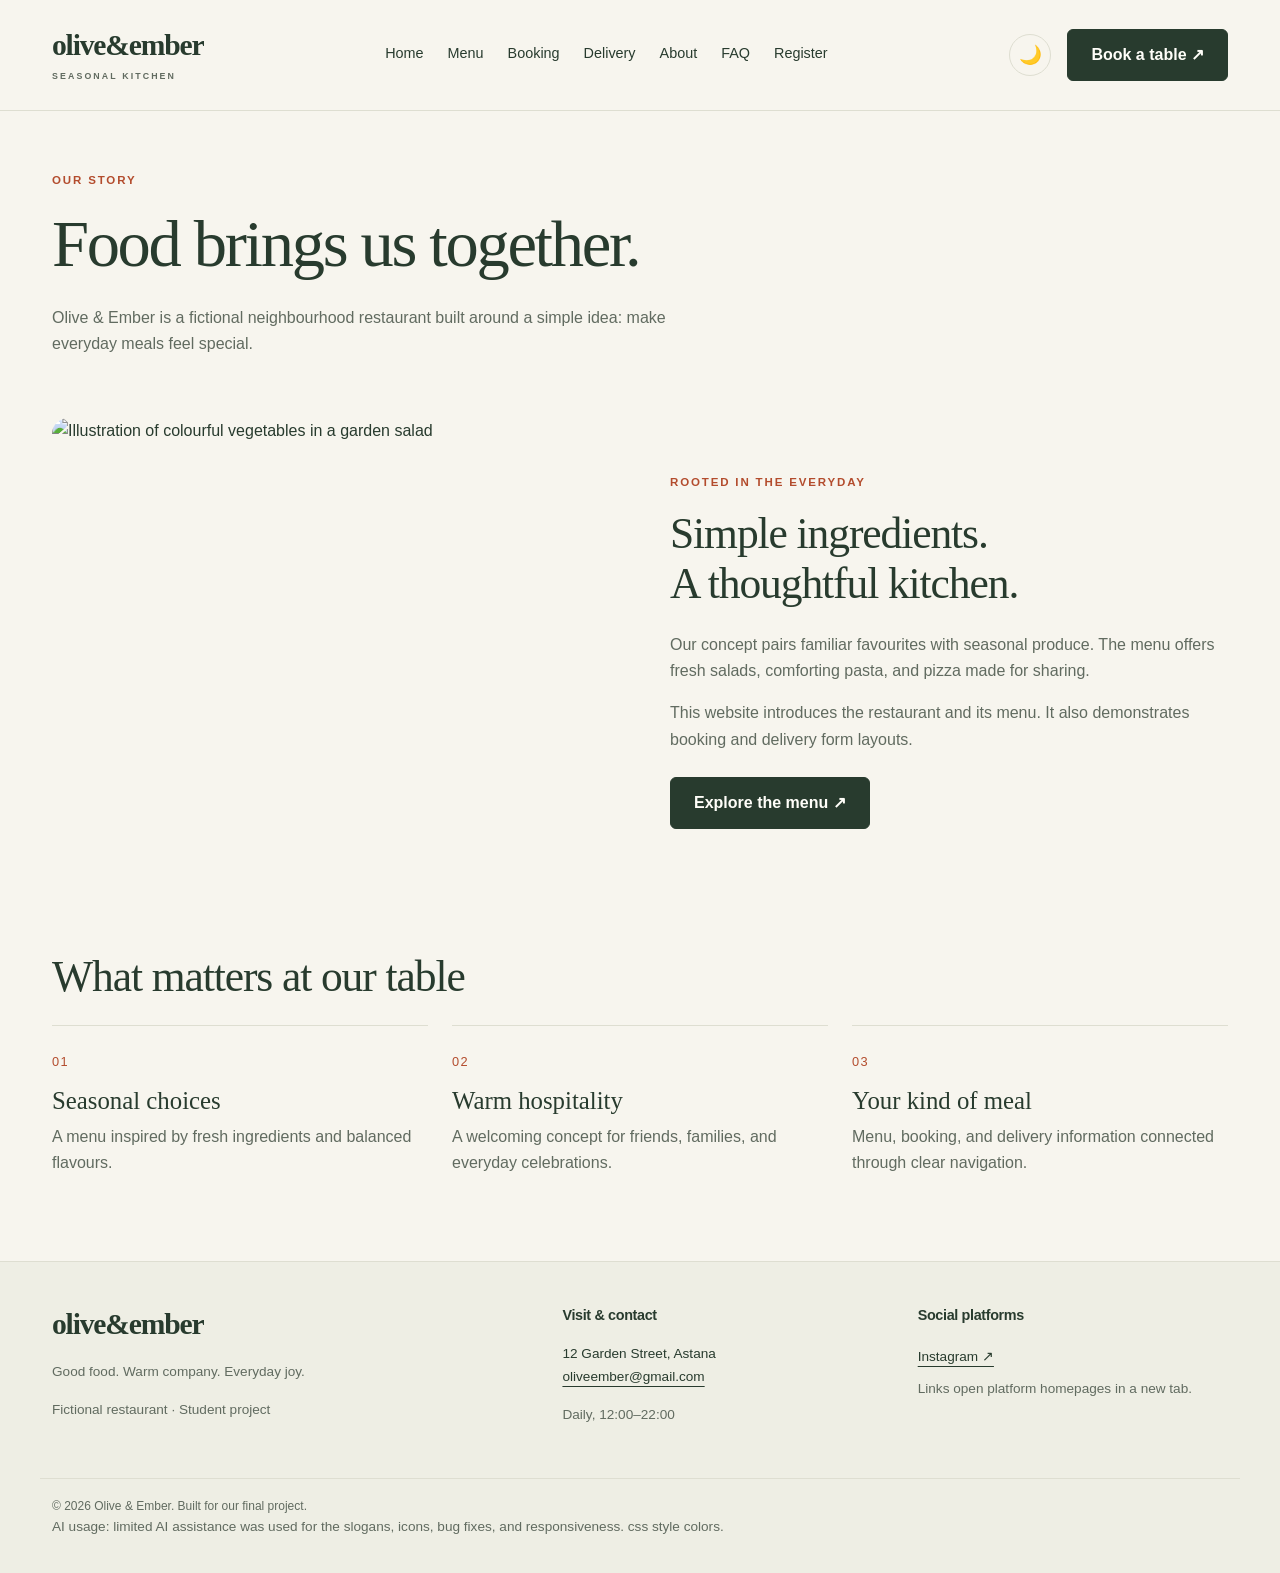
==== commit 5604351e: "AI credit" ====
--- a/about.html
+++ b/about.html
@@ -33,9 +33,15 @@
                 <a href="register.html">Register</a>
             </nav>
 
-            <a class="btn btn-brand header-book" href="booking.html">
-                Book a table ↗
-            </a>
+            <div class="d-flex align-items-center gap-3">
+                <button type="button" id="theme-toggle" class="theme-toggle-btn" aria-label="Toggle theme">
+                    <span class="theme-icon">🌙</span>
+                </button>
+
+                <a class="btn btn-brand header-book" href="booking.html">
+                    Book a table ↗
+                </a>
+            </div>
         </div>
     </header>
 
@@ -166,6 +172,10 @@
 
         <div class="container footer-bottom">
             © 2026 Olive &amp; Ember. Built for our final project.
+                            <p>
+        AI usage: limited AI assistance was used for the
+        slogans, icons, bug fixes, and responsiveness. css style colors.
+                </p>
         </div>
     </footer>
 
--- a/css/style.css
+++ b/css/style.css
@@ -951,40 +951,6 @@
     .lb-next {right: 8px;}
 }
 
-/*reg style */
-.auth-tabs .nav-link {
-    color: var(--color-muted);
-    font-weight: 600;
-}
-
-.auth-tabs .nav-link.active {
-    color: var(--color-accent);
-    background: var(--color-white);
-    border-color: var(--color-line) var(--color-line) var(--color-white);
-}
-
-.nav-signout {
-    font-family: inherit;
-    font-size: 0.9rem;
-    color: var(--color-ink);
-    background: transparent;
-    border: 1px solid var(--color-line);
-    border-radius: 999px;
-    padding: 4px 14px;
-    cursor: pointer;
-}
-
-.nav-signout:hover,
-.nav-signout:focus-visible {
-    border-color: var(--color-accent);
-    color: var(--color-accent);
-}
-
-@media (max-width: 575px) {
-    .nav-signout {
-        font-size: 0.85rem;
-    }
-}
 
 .faq-list {
     display: flex;
@@ -1046,7 +1012,7 @@
     font-size: 0.95rem;
 }
 
-@media (max-width: 575px) {
+@media (max-width: 575px){
     .faq-question {
         padding: 18px 20px;
         font-size: 1.1rem;
@@ -1055,4 +1021,269 @@
     .faq-answer {
         padding: 0 20px 18px;
     }
+}
+
+/*Dark Theme (Olive & Ember Palette)*/
+
+body.dark-theme {
+    --color-cream: #121814;
+    --color-ink: #edf2ed;
+    --color-muted: #9aa89c;
+    --color-accent: #e26e4f;
+    --color-line: #253329;
+    --color-white: #1a221c;
+
+    background-color: var(--color-cream);
+    color: var(--color-ink);
+}
+
+body.dark-theme .site-header {
+    border-bottom-color: var(--color-line);
+    background-color: #121814;
+}
+
+body.dark-theme .site-footer {
+    background-color: #0d120f;
+    border-top-color: var(--color-line);
+}
+
+body.dark-theme .dish-card,
+body.dark-theme .form-panel,
+body.dark-theme .modal-content,
+body.dark-theme #previewBox {
+    background-color: var(--color-white) !important;
+    border-color: var(--color-line) !important;
+    color: var(--color-ink) !important;
+}
+
+body.dark-theme .service-panel,
+body.dark-theme .info-panel,
+body.dark-theme .demo-notice {
+    background-color: #212c24 !important;
+    color: var(--color-ink) !important;
+}
+
+body.dark-theme .detail-list li,
+body.dark-theme .order-line,
+body.dark-theme .footer-bottom,
+body.dark-theme .dish-bottom {
+    border-color: var(--color-line) !important;
+}
+
+body.dark-theme .form-control,
+body.dark-theme .form-select {
+    background-color: #161e18 !important;
+    border-color: #2e3d32 !important;
+    color: #edf2ed !important;
+}
+
+body.dark-theme .form-control:focus,
+body.dark-theme .form-select:focus {
+    border-color: var(--color-accent) !important;
+}
+
+body.dark-theme .table {
+    --bs-table-bg: transparent !important;
+    --bs-table-color: var(--color-ink) !important;
+    --bs-table-border-color: var(--color-line) !important;
+}
+
+body.dark-theme .occasion-strip,
+body.dark-theme .service-panel-dark {
+    background-color: #1b241e;
+    color: var(--color-ink);
+}
+
+body.dark-theme .gallery-item {
+    background-color: #212c24;
+}
+
+body.dark-theme .lb-btn {
+    color: #edf2ed;
+}
+
+body.dark-theme .modal-header,
+body.dark-theme .modal-footer {
+    border-color: var(--color-line);
+}
+
+body.dark-theme .btn-close {
+    filter: invert(1) grayscale(100%) brightness(200%);
+}
+
+body.dark-theme .form-control::placeholder {
+    color: #7c8a7e;
+}
+
+body.dark-theme .btn-outline-secondary {
+    color: var(--color-ink);
+    border-color: var(--color-line);
+}
+
+body.dark-theme .btn-outline-secondary:hover {
+    background-color: #253329;
+    border-color: #364a3b;
+    color: var(--color-ink);
+}
+
+.theme-toggle-btn {
+    display: inline-flex;
+    align-items: center;
+    justify-content: center;
+    background: transparent;
+    border: 1px solid var(--color-line);
+    color: var(--color-ink);
+    border-radius: 50%;
+    width: 42px;
+    height: 42px;
+    font-size: 1.15rem;
+    cursor: pointer;
+    transition: all 0.25s ease;
+    padding: 0;
+}
+
+.theme-toggle-btn:hover {
+    border-color: var(--color-accent);
+    color: var(--color-accent);
+    transform: rotate(15deg) scale(1.08);
+}
+
+/*Reg css*/
+.auth-tabs .nav-link {
+    color: var(--color-muted);
+    font-weight: 600;
+}
+
+.auth-tabs .nav-link.active {
+    color: var(--color-accent);
+    background: var(--color-white);
+    border-color: var(--color-line) var(--color-line) var(--color-white);
+}
+
+.nav-signout {
+    font-family: inherit;
+    font-size: 0.9rem;
+    color: var(--color-ink);
+    background: transparent;
+    border: 1px solid var(--color-line);
+    border-radius: 999px;
+    padding: 4px 14px;
+    cursor: pointer;
+}
+
+.nav-signout:hover,
+.nav-signout:focus-visible {
+    border-color: var(--color-accent);
+    color: var(--color-accent);
+}
+
+@media (max-width: 575px) {
+    .nav-signout {
+        font-size: 0.85rem;
+    }
+}
+
+.toggle-password {
+    background: none;
+    border: 0;
+    padding: 0;
+    margin-bottom: 0.5rem;
+    font: inherit;
+    font-size: 0.85rem;
+    font-weight: 600;
+    color: var(--color-accent);
+    cursor: pointer;
+}
+
+.toggle-password:hover {
+    text-decoration: underline;
+}
+
+.toggle-password:focus-visible {
+    outline: 2px solid var(--color-accent);
+    outline-offset: 2px;
+}
+
+/* Recipe explorer (TheMealDB API) */
+.recipe-controls {
+    display: grid;
+    grid-template-columns: 2fr 1fr auto auto;
+    gap: 12px;
+    margin: 28px 0 20px;
+}
+
+.recipe-grid {
+    display: grid;
+    grid-template-columns: repeat(auto-fill, minmax(220px, 1fr));
+    gap: 20px;
+    margin-top: 16px;
+}
+
+.recipe-card {
+    background: var(--color-white);
+    border: 1px solid var(--color-line);
+    border-radius: var(--radius);
+    overflow: hidden;
+    transition: transform 0.2s, box-shadow 0.2s;
+}
+
+.recipe-card:hover {
+    transform: translateY(-3px);
+    box-shadow: 0 8px 20px #283b2e1a;
+}
+
+.recipe-card-btn {
+    display: block;
+    width: 100%;
+    padding: 0;
+    border: 0;
+    background: none;
+    font: inherit;
+    color: inherit;
+    text-align: left;
+    cursor: pointer;
+}
+
+.recipe-card-btn:focus-visible {
+    outline: 3px solid var(--color-accent);
+    outline-offset: -3px;
+}
+
+.recipe-card-btn img {
+    display: block;
+    width: 100%;
+    height: 170px;
+    object-fit: cover;
+}
+
+.recipe-card-body {
+    display: block;
+    padding: 14px 16px 18px;
+}
+
+.recipe-card-body h3 {
+    margin: 4px 0 0;
+    font-size: 1.1rem;
+}
+
+.recipe-modal-img {
+    width: 100%;
+    max-height: 280px;
+    object-fit: cover;
+    border-radius: 12px;
+}
+
+.recipe-ingredients {
+    columns: 2;
+    padding-left: 18px;
+}
+
+@media (max-width: 767px) {
+    .recipe-controls {
+        grid-template-columns: 1fr;
+    }
+
+    .recipe-ingredients {
+        columns: 1;
+    }
 }
